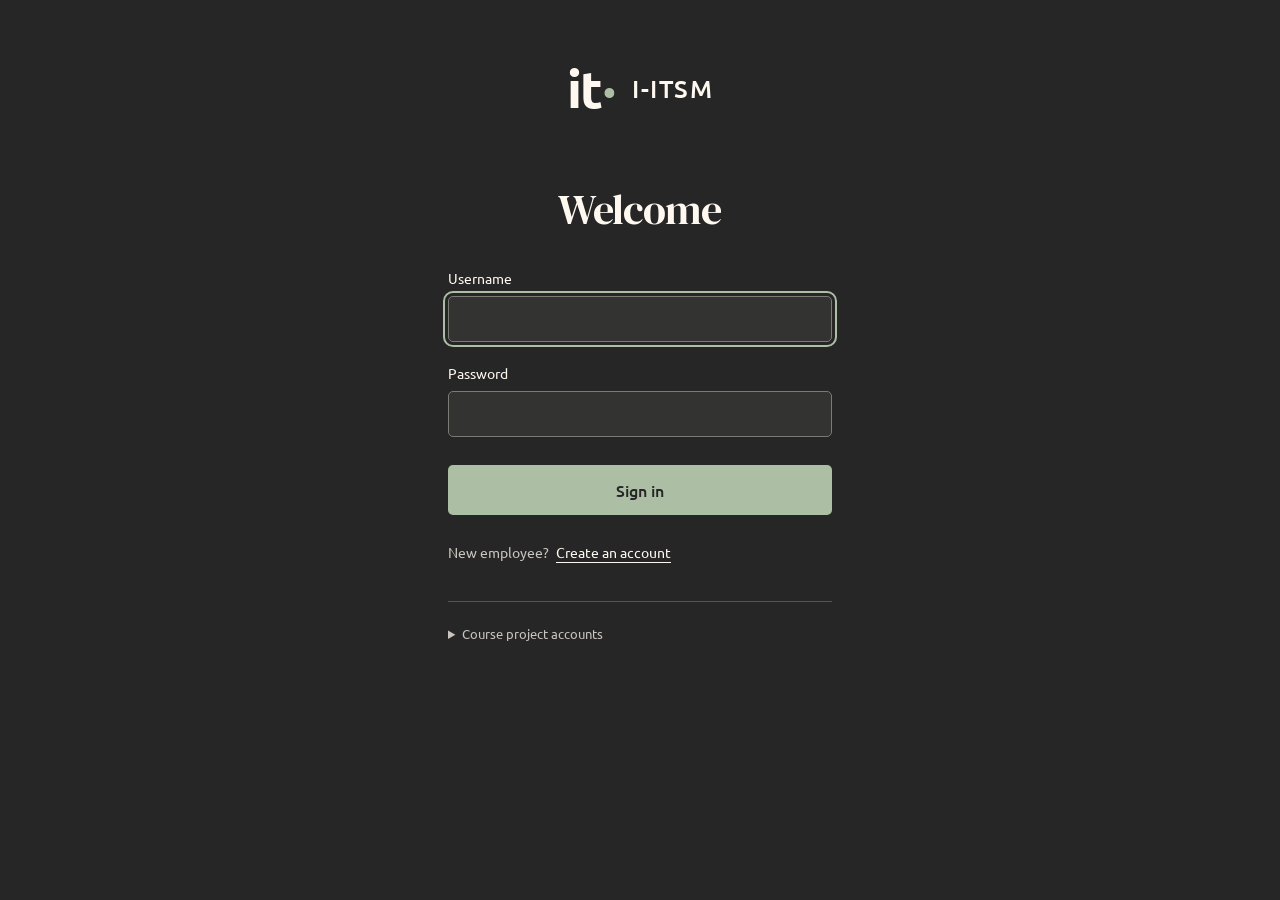
==== frontend/signin.html @ d7fd743c "Integrate ITSM frontend, backend and persistent storage" ====
<!doctype html>
<html lang="en"><head><meta charset="UTF-8"><meta name="viewport" content="width=device-width, initial-scale=1"><meta name="theme-color" content="#262626"><title>Sign in · I-ITSM</title><link rel="preconnect" href="https://fonts.googleapis.com"><link rel="preconnect" href="https://fonts.gstatic.com" crossorigin><link href="https://fonts.googleapis.com/css2?family=DM+Serif+Display&family=Ubuntu:wght@400;500;700&display=swap" rel="stylesheet"><link rel="stylesheet" href="styles.css"><link rel="stylesheet" href="auth.css"><script src="api.js" defer></script><script src="auth.js" defer></script></head>
<body class="auth-page"><main class="auth-main auth-main-signin"><a class="auth-brand" href="signin.html" aria-label="I-ITSM sign in">it<span>·</span> <strong>I-ITSM</strong></a><h1>Welcome</h1>
<form id="signin-form" class="auth-form"><p id="auth-message" class="auth-message" role="status" hidden></p><p id="auth-error" class="auth-error" role="alert" hidden></p><label>Username<input name="username" autocomplete="username" required maxlength="40" autofocus></label><label>Password<input name="password" type="password" autocomplete="current-password" required></label><button class="auth-submit" type="submit">Sign in</button></form><p class="auth-switch">New employee? <a href="signup.html">Create an account</a></p><details class="auth-demo"><summary>Course project accounts</summary><p>Employee: employee / emp123<br>Administrator: admin / admin123<br>Network technician: tech1 / tech123<br>Hardware technician: tech2 / tech123</p></details></main></body></html>
---- frontend/styles.css ----
:root{color-scheme:light;--heading-font:"DM Serif Display",Georgia,serif;--sage:#acbfa4;--ink:#262626;--cream:#fff8f0;--table:#f3ebe1;--muted:rgba(38,38,38,.65);--line:rgba(38,38,38,.13);--rail:84px;--expanded:244px;font-family:Ubuntu,system-ui,sans-serif;color:var(--ink);background:var(--cream);font-synthesis:none}
.account-settings-grid{display:grid;grid-template-columns:1fr 1fr;gap:56px}.account-settings-section{min-width:0;border-top:1px solid var(--line);padding-top:26px}.account-form{max-width:460px}.account-form label{display:grid;gap:9px;margin:24px 0;font-size:14px}.account-form input{width:100%;min-width:0}.account-settings-section>p{line-height:1.7}.users-table th:nth-child(2){width:auto}.users-table td{vertical-align:top;white-space:normal;min-width:120px}.users-table td:first-child{min-width:200px}.users-table td:nth-child(3){overflow-wrap:anywhere}.users-table td:last-child{min-width:210px;max-width:280px}.users-table .row-secondary{font-size:12px}.profile-panel #open-profile-settings{display:block}.account-form button{margin-bottom:12px}@media(max-width:900px){.account-settings-grid{grid-template-columns:1fr;gap:40px}}
.overview-toolbar{display:flex;justify-content:space-between;align-items:center;gap:20px;margin-bottom:14px}.overview-toolbar p{margin:0}.overview-grid{display:grid;grid-template-columns:260px minmax(0,1fr);gap:36px;margin-top:28px;align-items:start}.overview-profile{padding:26px;background:var(--table);border:1px solid var(--line);border-radius:8px}.overview-avatar{display:grid;place-items:center;width:52px;height:52px;border-radius:50%;background:var(--sage);font-size:23px;margin-bottom:22px}.overview-profile h2{line-height:1.4;overflow-wrap:anywhere}.overview-profile dl{margin:28px 0 0}.overview-profile dl>div{margin-top:22px}.overview-profile dt{font-size:12px;color:var(--muted);margin-bottom:7px}.overview-profile dd{margin:0;font-size:14px;line-height:1.6;overflow-wrap:anywhere}.overview-profile-note{font-size:12px;line-height:1.7;color:var(--muted);border-top:1px solid var(--line);padding-top:20px;margin:24px 0 0}.overview-main{min-width:0}.overview-main .incident-summary{justify-content:flex-start;gap:30px;flex-wrap:wrap;margin-bottom:28px}.overview-section{padding:26px 0;border-top:1px solid var(--line)}.overview-section-heading{display:flex;justify-content:space-between;align-items:center;gap:16px;margin-bottom:18px}.overview-ticket-list{list-style:none;margin:0;padding:0}.overview-ticket-list>li+li{border-top:1px solid var(--line)}.overview-ticket{border:0;background:none;width:100%;padding:16px 0;display:flex;align-items:center;justify-content:space-between;text-align:left;gap:18px}.overview-ticket:hover strong{text-decoration:underline;text-underline-offset:4px}.overview-ticket>span:first-child{display:grid;gap:7px;min-width:0}.overview-ticket strong{font-size:14px;font-weight:500;overflow-wrap:anywhere}.overview-ticket .muted{font-size:13px;line-height:1.5}.overview-ticket-id{font-size:12px;color:var(--muted)}.overview-sla{border-left:3px solid #cc5649;padding:18px 22px;background:var(--table);margin-bottom:26px}.overview-sla>p{font-size:13px;line-height:1.6;color:var(--muted)}.overview-continue{padding:22px 0;display:flex;align-items:center;justify-content:space-between;gap:18px;border-top:1px solid var(--line)}.overview-continue p{font-size:13px;line-height:1.6;margin-bottom:0;overflow-wrap:anywhere}.overview-activity{list-style:none;padding:0;margin:0}.overview-activity>li{position:relative;border-left:1px solid var(--line);padding:0 0 26px 20px;margin-left:4px}.overview-activity>li:before{content:"";position:absolute;top:5px;left:-4px;width:7px;height:7px;background:var(--sage);border-radius:50%}.overview-event-heading{display:flex;justify-content:space-between;gap:16px;margin-bottom:9px;font-size:13px}.overview-event-heading strong{font-weight:500}.overview-event-heading time{color:var(--muted);font-size:12px;white-space:nowrap}.overview-activity .incident-link{font-size:14px;text-align:left;white-space:normal}.overview-activity p{font-size:13px;line-height:1.6;margin:8px 0;white-space:pre-wrap;overflow-wrap:anywhere}.overview-activity .muted{font-size:12px}
@media(max-width:1100px){.overview-grid{grid-template-columns:220px minmax(0,1fr);gap:24px}.overview-toolbar{align-items:flex-start;flex-wrap:wrap}.overview-profile{padding:22px}.overview-event-heading{flex-direction:column;gap:6px}}@media(max-width:760px){.overview-grid{grid-template-columns:1fr}.overview-profile dl{display:flex;flex-wrap:wrap;gap:12px 28px;margin-top:0}.overview-profile dl>div{margin-top:16px}.overview-toolbar .toolbar-actions{flex-wrap:wrap}.overview-continue{flex-wrap:wrap}.overview-main .incident-summary{gap:18px}}
*{box-sizing:border-box}body{margin:0}button,a{-webkit-tap-highlight-color:transparent}button{font:inherit;cursor:pointer}button:focus-visible,a:focus-visible{outline:2px solid var(--ink);outline-offset:5px}.sidebar button:focus-visible,.sidebar a:focus-visible{outline-color:var(--sage)}button{color:inherit}button img{pointer-events:none}.skip-link{position:fixed;top:12px;left:100px;z-index:10;background:var(--ink);color:var(--cream);padding:12px;transform:translateY(-160%)}.skip-link:focus{transform:none}
.information-exchange{padding:16px 0}.information-exchange+.information-exchange{border-top:1px solid var(--line)}.information-question{font-weight:500;line-height:1.6}.information-reply{margin:18px 0 0 12px;padding-left:16px;border-left:2px solid var(--sage)}.employee-question{background:var(--table);padding:14px 18px;border-left:3px solid var(--sage);margin-bottom:12px}.employee-question p{line-height:1.6;overflow-wrap:anywhere}
.sidebar{position:fixed;inset:0 auto 0 0;z-index:5;width:var(--rail);background:var(--ink);color:var(--cream);display:flex;flex-direction:column;padding:28px 12px 18px;overflow:hidden;transition:width 280ms cubic-bezier(.2,.75,.25,1),box-shadow 280ms}
.sidebar:is(:hover,:focus-within,.pinned){width:var(--expanded);box-shadow:14px 0 32px rgba(38,38,38,.10)}.brand{display:flex;align-items:center;gap:16px;min-height:48px;width:220px;border:0;padding:0 9px;background:none;text-align:left;color:var(--cream)}.brand-symbol{display:block;flex:0 0 42px;font-size:32px;font-weight:700;letter-spacing:-2px}.brand-symbol>span{color:var(--sage)}.brand-name{font-weight:700;font-size:19px;letter-spacing:.04em}.nav-label{opacity:0;visibility:hidden;white-space:nowrap;transition:opacity 160ms,visibility 160ms}.sidebar:is(:hover,:focus-within,.pinned) .nav-label{opacity:1;visibility:visible;transition-delay:70ms}small{display:block;font-size:12px;font-weight:400;letter-spacing:0;margin-top:6px;color:var(--sage)}.sidebar-rule{height:1px;flex-shrink:0;background:rgba(255,248,240,.13);margin:24px 10px 14px}.nav-section{height:38px;display:flex;align-items:center;padding-left:18px;color:var(--sage);font-family:"Playfair Display",Georgia,serif;font-size:13px;letter-spacing:.10em;font-weight:500}.second-section{margin-top:24px}.nav-item{position:relative;display:flex;align-items:center;gap:18px;width:100%;height:52px;padding:0 15px;border:0;border-radius:8px;background:none;color:var(--cream);text-align:left;margin-bottom:5px}.nav-item img{width:30px;height:30px;flex-shrink:0;object-fit:contain}.nav-item .nav-label{font-size:15px}.nav-item:hover{background:rgba(255,248,240,.065)}.nav-item.active{background:rgba(172,191,164,.16)}.nav-item.active:before{content:"";position:absolute;left:0;top:17px;height:18px;width:3px;background:var(--sage);border-radius:2px}.active-mark{margin-left:auto;flex-shrink:0;width:5px;height:5px;border-radius:50%;background:var(--sage)}.sidebar-bottom{margin-top:auto;padding-top:34px}.sidebar-bottom .sidebar-rule{margin-top:18px;margin-bottom:20px}.account{display:flex;gap:17px;align-items:center;padding-left:13px;width:220px}.avatar{display:grid;place-items:center;flex:0 0 34px;height:34px;border:1px solid var(--sage);border-radius:50%;font-size:14px;color:var(--sage)}.account-name{font-size:14px}.account small{font-size:11px}
.workspace{margin-left:var(--rail);min-height:100vh}.topbar{height:86px;border-bottom:1px solid var(--line);padding:0 48px;display:flex;align-items:center;justify-content:space-between;font-size:14px}.breadcrumb{display:flex;gap:18px;color:var(--muted)}.breadcrumb strong{font-weight:400;color:var(--ink)}.breadcrumb>span{opacity:.4}main{max-width:1600px;margin:auto;padding:52px 48px 24px;outline:none}.page-heading{display:flex;align-items:center;justify-content:space-between;gap:24px;margin-bottom:48px}.eyebrow{font-size:12px;font-weight:500;letter-spacing:.14em;margin:0 0 13px;color:var(--muted)}h1{font-size:38px;letter-spacing:-1.1px;font-weight:500;margin:0 0 13px;line-height:1.15}.page-description{font-size:16px;color:var(--muted);margin:0;line-height:1.6}.preview-label{border:1px solid var(--line);border-radius:5px;padding:8px 12px;font-size:12px;white-space:nowrap;color:var(--muted)}#incident-preview{border:1px solid var(--line);border-radius:10px;overflow:hidden;background:var(--table)}.table-heading{display:flex;justify-content:space-between;align-items:center;padding:25px 28px;border-bottom:1px solid var(--line)}h2{font-size:18px;font-weight:500;margin:0}.table-heading p{font-size:13px;color:var(--muted);margin:8px 0 0}.record-count{font-size:12px;color:var(--muted);font-variant-numeric:tabular-nums}.table-scroll{overflow-x:auto}table{width:100%;border-collapse:collapse;text-align:left;white-space:nowrap}th{padding:17px 24px;font-size:12px;letter-spacing:.06em;text-transform:none;font-weight:500;color:var(--muted);background:rgba(172,191,164,.11)}th:first-child,td:first-child{padding-left:28px}th:nth-child(2){width:40%}td{padding:25px 24px;border-top:1px solid var(--line);font-size:14px}.incident-id{font-size:14px;color:var(--muted);letter-spacing:.025em;font-variant-numeric:tabular-nums}.incident-title{font-size:15px;font-weight:500}.priority{display:inline-block;font-size:13px;font-weight:500;padding:6px 9px;border-radius:4px}.priority-p1{background:#990505;color:#fff8f0}.priority-p2{background:#cc5649;color:#000000}.priority-p3{background:#ffc273;color:#262626}.priority-p4{background:#fffcdb;color:#262626}.status{display:inline-block;padding:6px 9px;background:rgba(172,191,164,.38);border-radius:4px;font-size:13px}.status.neutral{background:rgba(38,38,38,.055)}.unassigned{color:var(--muted)}.table-footer{display:flex;gap:18px;justify-content:space-between;border-top:1px solid var(--line);padding:18px 28px;font-size:12px;color:var(--muted)}.page-footer{display:flex;justify-content:space-between;gap:20px;margin-top:30px;color:var(--muted);font-size:12px}.page-footer span span{padding:0 8px;opacity:.4}.page-footer a{color:inherit;text-underline-offset:3px}.section-placeholder{border:1px solid var(--line);padding:40px;border-radius:10px;min-height:260px}.section-placeholder p{color:var(--muted);line-height:1.6}.section-placeholder button{border:1px solid var(--ink);background:none;border-radius:5px;padding:10px 14px;margin-top:16px}.sr-only{position:absolute;width:1px;height:1px;padding:0;margin:-1px;overflow:hidden;clip:rect(0,0,0,0);white-space:nowrap;border:0}[hidden]{display:none!important}
@media(min-width:1500px){main{padding-top:64px}.page-heading{margin-bottom:56px}td{padding-top:30px;padding-bottom:30px}}
@media(max-width:900px){.topbar{padding:0 28px}main{padding:38px 28px}.workspace-name{display:none}.page-heading{margin-bottom:32px}h1{font-size:32px}.table-footer{flex-direction:column;gap:8px}}
@media(max-width:600px){:root{--rail:68px;--expanded:228px}.sidebar{padding:20px 8px 16px}.brand{padding-left:8px;gap:10px}.nav-item{padding-left:11px;gap:16px}.nav-item img{width:30px;height:30px}.account{padding-left:9px;gap:16px}.topbar{height:68px;padding:0 20px}main{padding:32px 18px}.page-heading{align-items:flex-start}.preview-label{display:none}.page-description{font-size:14px}h1{font-size:30px}.table-heading{padding:20px}.record-count{display:none}.page-footer{flex-direction:column;gap:12px}.sidebar-bottom{padding-top:20px}.second-section{margin-top:14px}.nav-item{height:46px}.nav-section{height:30px}.sidebar-rule{margin-top:18px}}
@media(prefers-reduced-motion:reduce){*,*::before,*::after{transition:none!important;scroll-behavior:auto!important}}

.incident-heading{font-family:var(--heading-font);font-weight:500;letter-spacing:-.035em;margin-bottom:0}
.sort-button{border:0;background:none;padding:0;font:inherit;text-transform:inherit;letter-spacing:inherit;display:flex;gap:10px;align-items:center;white-space:nowrap}
.profile-control{position:relative}.profile-button{display:grid;place-items:center;width:40px;height:40px;border:1px solid rgba(38,38,38,.2);border-radius:50%;background:var(--sage);font-size:15px;font-weight:500}.profile-button:hover{box-shadow:0 0 0 4px rgba(172,191,164,.2)}.profile-panel{position:absolute;right:0;top:52px;z-index:6;min-width:210px;padding:20px;background:var(--cream);border:1px solid var(--line);border-radius:8px;box-shadow:0 8px 24px rgba(38,38,38,.08)}.profile-panel strong{font-size:14px;font-weight:500}.profile-panel span{display:block;color:var(--muted);font-size:12px;margin-top:8px}

/* Incident workspace */
input,select,textarea{font:inherit;color:var(--ink);background:var(--cream);border:1px solid rgba(38,38,38,.24);border-radius:5px;min-height:40px;padding:9px 11px;max-width:100%}input:focus-visible,select:focus-visible,textarea:focus-visible{outline:2px solid var(--ink);outline-offset:2px}select{appearance:none;padding-right:30px;background-image:url("data:image/svg+xml,%3Csvg xmlns='http://www.w3.org/2000/svg' width='12' height='8' viewBox='0 0 12 8'%3E%3Cpath d='m1 1 5 5 5-5' fill='none' stroke='%23262626' stroke-width='1.5'/%3E%3C/svg%3E");background-repeat:no-repeat;background-position:right 10px center}textarea{resize:vertical;line-height:1.6}button:disabled,input:disabled,select:disabled,textarea:disabled{opacity:.55;cursor:not-allowed}.primary-button,.secondary-button{border:1px solid var(--ink);border-radius:5px;padding:11px 16px;min-height:42px;font-size:14px;font-weight:500;white-space:nowrap}.primary-button{background:var(--ink);color:var(--cream)}.primary-button:hover:not(:disabled){background:#3b3b3b}.secondary-button{background:transparent;border-color:rgba(38,38,38,.24)}.secondary-button:hover:not(:disabled){background:rgba(172,191,164,.17)}.text-button{font-size:14px;border:0;background:none;text-decoration:underline;text-underline-offset:4px;padding:10px 0}.profile-panel .text-button{margin-top:12px}.incident-summary{display:flex;gap:30px;flex-wrap:wrap;padding:0 0 26px;border-bottom:1px solid var(--line);margin-bottom:26px}.incident-summary>span{font-size:14px;color:var(--muted);display:flex;gap:12px;align-items:baseline}.incident-summary strong{color:var(--ink);font-weight:500;font-size:22px;font-variant-numeric:tabular-nums}.incident-tools{display:flex;justify-content:space-between;gap:16px;align-items:center;margin-bottom:20px}.search-field{width:300px;max-width:100%}.search-field input{width:100%;font-size:14px}.toolbar-actions{display:flex;gap:10px;flex-wrap:wrap}.incident-filters{display:flex;align-items:flex-end;gap:14px;flex-wrap:wrap;margin-bottom:26px}.incident-filters label{font-size:13px;display:grid;gap:8px;flex:1;min-width:130px}.incident-filters input,.incident-filters select{width:100%;font-size:14px}.incident-filters .text-button{margin-bottom:3px;white-space:nowrap}.sort-control{display:flex;align-items:center;gap:12px;font-size:13px;color:var(--muted)}.sort-control select{font-size:13px;background-color:var(--table)}.incident-link{border:0;padding:3px 0;background:none;text-decoration:underline;text-underline-offset:4px;font-size:14px;color:var(--ink)}.incident-title{display:block;white-space:normal;min-width:210px;line-height:1.5}.row-secondary{display:block;white-space:normal;font-size:12px;color:var(--muted);margin-top:8px;line-height:1.5}.sla-label{font-size:13px;line-height:1.5}.sla-label.breached{color:#990505;font-weight:500}.table-state{padding:48px 28px;text-align:center;font-size:15px;color:var(--muted);line-height:1.6}.table-scroll tbody tr:hover{background:rgba(172,191,164,.12)}.storage-note{font-size:12px;color:var(--muted);line-height:1.6;margin:18px 0 0}.notice{border:1px solid var(--sage);border-radius:5px;background:rgba(172,191,164,.15);padding:15px 18px;font-size:14px;line-height:1.6;margin:0 0 24px}.notice.error{border-color:#990505;color:#990505;background:transparent}.muted{color:var(--muted);font-size:14px;line-height:1.6}.field-help{font-size:13px;color:var(--muted);line-height:1.6}.form-error{color:#990505;font-size:14px;line-height:1.6}.pre-wrap{white-space:pre-wrap;overflow-wrap:anywhere;line-height:1.7;font-size:15px}
/* Native dialogs provide focus containment and Escape handling. */
dialog{color:var(--ink);background:var(--cream);border:1px solid var(--line);border-radius:12px;padding:0;max-height:90dvh;box-shadow:0 24px 80px rgba(38,38,38,.18)}dialog::backdrop{background:rgba(38,38,38,.35)}body:has(dialog[open]){overflow:hidden}.form-dialog{width:620px;max-width:calc(100vw - 32px)}.dialog-content{padding:30px}.dialog-heading{display:flex;justify-content:space-between;align-items:center;gap:20px;margin-bottom:22px}.dialog-heading h2{font-size:22px;line-height:1.4}.close-button{display:grid;place-items:center;width:36px;height:36px;flex-shrink:0;border:1px solid var(--line);border-radius:5px;background:transparent;font-size:26px;line-height:1}.dialog-content label{display:grid;gap:8px;font-size:14px;margin:18px 0}.dialog-content label input,.dialog-content label textarea,.dialog-content label select{width:100%;min-width:0}.dialog-content>.primary-button{margin-top:12px;width:100%}.score-fields{display:grid;grid-template-columns:repeat(3,minmax(0,1fr));gap:14px}.score-fields label{margin-top:0;align-content:start}.score-fields select{margin-top:auto}.form-actions{display:flex;justify-content:flex-end;gap:10px;margin-top:26px}.priority-preview{display:flex;align-items:center;gap:14px;font-size:14px;min-height:42px;line-height:1.6}.demo-accounts{margin-top:24px;border-top:1px solid var(--line);padding-top:20px;font-size:13px;line-height:1.9}.demo-accounts summary{cursor:pointer}.detail-dialog{position:fixed;inset:0 0 0 auto;margin:0;width:700px;max-width:100vw;height:100dvh;max-height:100dvh;border-radius:0;border-right:0}.detail-dialog .dialog-content{padding:28px 32px}.detail-id{color:var(--muted);font-size:13px;letter-spacing:.04em;margin:0 0 12px}.detail-incident-title{font-size:25px;line-height:1.4;font-weight:500;letter-spacing:-.02em;margin:0 0 18px;overflow-wrap:anywhere}.detail-badges{display:flex;gap:10px;align-items:center;flex-wrap:wrap;margin-bottom:28px}.detail-section{border-top:1px solid var(--line);padding-top:24px;margin-top:26px}.detail-section h3{font-size:16px;font-weight:500;margin:0 0 16px}.detail-facts{display:grid;grid-template-columns:1fr 1fr;gap:20px;margin:28px 0}.detail-facts div{min-width:0}.detail-facts dt{color:var(--muted);font-size:13px;margin-bottom:8px}.detail-facts dd{font-size:14px;line-height:1.5;margin:0;overflow-wrap:anywhere}.action-form{padding:0 0 22px;margin:0 0 20px;border-bottom:1px solid var(--line)}.action-form:last-child{border:0;margin-bottom:0;padding-bottom:0}.action-form label:first-child{margin-top:0}.compact-action{display:inline-block;border:0;margin:0 10px 12px 0;padding:0}.technician-options{padding-left:20px;font-size:14px;line-height:1.7}.technician-options li{margin-bottom:12px}.technician-options small{color:var(--muted);margin-top:2px;line-height:1.5}.history-list{list-style:none;padding:0}.history-list li{border-left:2px solid var(--sage);padding:0 0 24px 18px;overflow-wrap:anywhere}.history-list li>p:first-child{display:flex;justify-content:space-between;gap:16px;flex-wrap:wrap;margin:0 0 9px}.history-list strong{font-size:14px;font-weight:500}.history-list time,.history-list span{font-size:12px;color:var(--muted);line-height:1.6}.history-list .pre-wrap{font-size:14px;margin:10px 0 0}.duplicate-list{padding-left:18px;font-size:14px;line-height:1.8;overflow-wrap:anywhere}.notification-list{list-style:none;padding:0}.notification-list li{font-size:14px;line-height:1.7;padding:18px 0;border-bottom:1px solid var(--line);overflow-wrap:anywhere}
@media(max-width:1100px){.incident-tools{align-items:flex-start;flex-direction:column}.search-field{width:100%}.table-heading{gap:18px}.sort-control{align-items:flex-start;flex-direction:column;gap:8px}}
@media(max-width:600px){.incident-summary{gap:18px}.incident-summary>span{font-size:13px;gap:8px}.incident-summary strong{font-size:19px}.page-heading{flex-direction:column;gap:18px}.incident-filters label{min-width:110px}.toolbar-actions{gap:8px}.toolbar-actions button{font-size:12px;padding:10px}.table-heading{align-items:flex-start;flex-direction:column}.sort-control{flex-direction:row;align-items:center}.dialog-content,.detail-dialog .dialog-content{padding:22px}.detail-facts{gap:18px}.score-fields{grid-template-columns:1fr}.score-fields label{margin:6px 0}.form-actions{flex-wrap:wrap}.priority-preview{flex-wrap:wrap}}
.detail-header-actions{display:flex;align-items:center;gap:12px}@media(max-width:600px){.detail-header-actions{gap:8px}.detail-header-actions .secondary-button{font-size:12px;padding:8px}.detail-dialog .dialog-heading h2{font-size:18px}}
/* Technician directory, sharing the incident workspace visual language. */
.technician-register{border:1px solid var(--line);border-radius:10px;overflow:hidden;background:var(--table)}.technician-tools .search-field{width:360px}.technician-table th:nth-child(2){width:auto}.technician-table th,.technician-table td{padding-right:20px;padding-left:20px}.technician-table th:first-child,.technician-table td:first-child{padding-left:28px}.technician-name{font-size:15px;font-weight:500;display:block;white-space:normal;min-width:170px;line-height:1.5}.technician-skills{display:flex;flex-wrap:wrap;gap:6px;min-width:160px;max-width:340px}.technician-skill{font-size:13px;line-height:1.5;border:1px solid var(--line);border-radius:4px;padding:3px 8px;overflow-wrap:anywhere;white-space:normal;max-width:100%}.workload-number{font-size:22px;font-weight:500;font-variant-numeric:tabular-nums}.technician-action-form{margin-top:22px}.technician-save-message{font-size:14px;color:var(--ink);padding:12px 14px;border-left:3px solid var(--sage);background:rgba(172,191,164,.15)}.technician-assignment-heading{display:flex;justify-content:space-between;align-items:center;gap:16px;flex-wrap:wrap}.technician-assignment-heading h3{margin:0}.technician-assignment-heading select{font-size:13px}.technician-assignment-list{list-style:none;padding:0}.technician-assignment-list li{padding:18px 0;border-bottom:1px solid var(--line)}.technician-assignment-list li>div{display:flex;align-items:center;gap:12px;flex-wrap:wrap}.technician-assignment-list p{font-size:14px;line-height:1.6;margin:10px 0 0;overflow-wrap:anywhere}.technician-table tbody tr:hover{background:rgba(172,191,164,.12)}@media(max-width:1100px){.technician-tools{flex-direction:row;align-items:center}.technician-tools .search-field{width:100%}}@media(max-width:600px){.technician-table th,.technician-table td{padding-left:16px;padding-right:16px}.technician-assignment-heading{align-items:flex-start;flex-direction:column}}

/* Only the large page title uses DM Serif Display. */
#page-title{font-family:var(--heading-font);font-weight:400}
/* SLA monitoring uses the existing workspace palette and table layout. */
.sla-register{border:1px solid var(--line);border-radius:10px;overflow:hidden;background:var(--table)}.sla-tools .search-field{width:360px}.sla-table th:first-child{width:28%}.sla-table th:nth-child(2){width:auto}.sla-table td{vertical-align:top}.sla-incident-title{display:block;white-space:normal;min-width:190px;max-width:320px;font-size:14px;line-height:1.6;margin-top:8px;overflow-wrap:anywhere}.sla-state{display:inline-block;white-space:normal;padding:6px 9px;border-radius:4px;background:rgba(172,191,164,.3);font-size:13px;line-height:1.5;min-width:100px}.sla-state-breached{color:#990505;background:rgba(153,5,5,.07)}.sla-state-risk{color:var(--ink);background:#ffc273}.sla-table time{font-size:14px}.sla-table .row-secondary{max-width:220px}.sla-refresh-bar{display:flex;align-items:center;justify-content:space-between;gap:16px;flex-wrap:wrap;color:var(--muted);font-size:12px;margin:0 0 16px}.sla-auto-refresh{display:flex;align-items:center;gap:8px;font-size:13px;cursor:pointer}.sla-auto-refresh input{width:16px;height:16px;min-height:0;margin:0;padding:0;accent-color:var(--ink)}.sla-reference{margin-top:28px;border-top:1px solid var(--line);padding-top:22px}.sla-reference summary{font-size:16px;font-weight:500;cursor:pointer}.sla-reference .table-scroll{margin-top:18px;border:1px solid var(--line);border-radius:8px;background:var(--table)}.sla-reference th:nth-child(2){width:auto}.sla-reference td{padding-top:16px;padding-bottom:16px}.sla-reference th:first-child{width:auto}.sla-table tbody tr:hover{background:rgba(172,191,164,.12)}@media(max-width:1100px){.sla-tools .search-field{width:100%}}@media(max-width:600px){.sla-refresh-bar{align-items:flex-start;flex-direction:column;gap:12px}.sla-auto-refresh{line-height:1.6}}
/* Reports and read-only incident audit history. */
.data-register{border:1px solid var(--line);border-radius:10px;overflow:hidden;background:var(--table)}.report-breakdowns{display:grid;grid-template-columns:1fr 1fr;gap:24px;margin-top:24px}.report-section{margin-top:28px}.report-table th:first-child,.report-table td:first-child{width:auto}.report-table th:nth-child(2){width:auto}.report-table th,.report-table td{padding:18px 20px}.report-table tbody th{background:transparent;font-size:14px;letter-spacing:0;color:var(--ink);border-top:1px solid var(--line);font-weight:400}.report-number{font-variant-numeric:tabular-nums;text-align:right}.report-incident-title{display:block;white-space:normal;min-width:220px;max-width:360px;font-size:14px;line-height:1.6;margin-top:8px;overflow-wrap:anywhere}.report-section .table-heading{gap:20px;flex-wrap:wrap}.report-section .table-heading p{line-height:1.6}.snapshot-time{font-size:12px;line-height:1.6;color:var(--muted);margin:18px 0}.audit-table th:first-child{width:auto}.audit-table th:nth-child(2){width:24%}.audit-table td{vertical-align:top;white-space:normal;min-width:130px;font-size:14px;line-height:1.6}.audit-table .row-secondary{min-width:140px;max-width:250px;overflow-wrap:anywhere}.audit-table .audit-description{min-width:220px;max-width:400px;white-space:pre-wrap;overflow-wrap:anywhere}.audit-transition{display:block;color:var(--muted);margin-top:4px}.audit-pagination{align-items:center;flex-wrap:wrap}.audit-pagination>div{display:flex;gap:10px}.audit-pagination .secondary-button{padding:8px 12px;min-height:36px;font-size:13px}.data-register tbody tr:hover{background:rgba(172,191,164,.10)}@media(max-width:1200px){.report-breakdowns{grid-template-columns:1fr}}@media(max-width:600px){.report-table th,.report-table td{padding:16px}.audit-pagination{align-items:flex-start}.report-section .table-heading{align-items:flex-start}}
.report-breakdowns .report-table thead th:not(:first-child){text-align:right}
/* In-app notification inbox. Read/dismissed state is per browser account. */
.notification-nav-symbol{position:relative;display:block;width:30px;height:30px;flex:0 0 30px}.notification-nav-symbol img{display:block}.notification-unread-dot{position:absolute;right:-3px;top:-3px;width:10px;height:10px;border-radius:50%;background:#d32f3b;border:2px solid var(--ink)}.notification-p1-hazard{position:absolute;right:-6px;bottom:-5px;display:block;line-height:0}.notification-toolbar{display:flex;justify-content:space-between;align-items:flex-start;gap:20px;margin-bottom:20px}.notification-toolbar .muted{margin:0}.notification-toolbar .snapshot-time{margin:8px 0 0}.notification-list-toolbar{display:flex;align-items:center;justify-content:space-between;gap:20px;flex-wrap:wrap;margin-bottom:18px}.notification-list-toolbar .toolbar-actions{gap:24px}.notification-feedback{display:flex;align-items:center;gap:16px;flex-wrap:wrap;margin:0 0 18px;font-size:14px;line-height:1.6}.notification-feedback .text-button{padding:4px 0}.notification-inbox{border:1px solid var(--line);border-radius:10px;overflow:hidden;background:var(--table)}.notification-items{list-style:none;padding:0;margin:0}.notification-swipe-row{position:relative;overflow:hidden;background:#990505;isolation:isolate}.notification-swipe-row+.notification-swipe-row{border-top:1px solid var(--line)}.notification-swipe-delete{position:absolute;inset:0 24px 0 auto;display:flex;align-items:center;color:var(--cream);font-size:14px;font-weight:500;pointer-events:none}.notification-card{position:relative;z-index:1;display:grid;grid-template-columns:minmax(0,1fr) 52px;background:var(--table);transition:transform 180ms ease;touch-action:pan-y}.notification-card.unread{background:#e4f1fa}.notification-card.dragging{transition:none;user-select:none}.notification-open{display:block;width:100%;min-width:0;padding:24px 26px;text-align:left;border:0;background:none;color:var(--ink);border-radius:0;touch-action:pan-y}.notification-open:focus-visible{outline:2px solid var(--ink);outline-offset:-5px;border-radius:5px}.notification-summary-line{display:flex;justify-content:space-between;align-items:baseline;gap:18px;flex-wrap:wrap}.notification-summary-line strong{font-size:15px;font-weight:500;line-height:1.6;overflow-wrap:anywhere}.notification-summary-line time{color:var(--muted);font-size:12px;font-weight:400;white-space:nowrap}.notification-brief{display:block;margin-top:8px;font-size:14px;line-height:1.7;overflow-wrap:anywhere}.notification-source{display:block;margin-top:10px;color:var(--muted);font-size:12px}.notification-options{width:44px;height:44px;margin-top:18px;align-self:start;font-size:24px;line-height:1;border:0;background:none;color:var(--ink);border-radius:5px}.notification-options:hover{background:rgba(38,38,38,.06)}.notification-expanded{grid-column:1/-1;padding:0 26px 22px}.notification-expanded p{font-size:14px;line-height:1.7;white-space:pre-wrap;overflow-wrap:anywhere;margin:0}.notification-expanded .text-button{margin-top:12px}.notification-context-menu{position:fixed;z-index:30;min-width:180px;padding:6px;background:var(--cream);border:1px solid var(--line);border-radius:7px;box-shadow:0 8px 24px rgba(38,38,38,.14)}.notification-context-menu button{display:block;width:100%;min-height:42px;text-align:left;border:0;border-radius:4px;padding:10px 14px;font-size:14px;background:none;color:#990505}.notification-context-menu button:hover,.notification-context-menu button:focus-visible{background:rgba(153,5,5,.06);outline:2px solid var(--ink);outline-offset:-2px}.notification-hazard-explanation{font-size:13px;line-height:1.7;color:var(--muted)}.notification-hazard-explanation>span{color:#a16b00;margin-right:5px}@media(max-width:900px){.notification-toolbar{flex-direction:column}.notification-summary-line{gap:8px}.notification-summary-line time{white-space:normal}}@media(max-width:600px){.notification-open{padding:20px 18px}.notification-card{grid-template-columns:minmax(0,1fr) 48px}.notification-expanded{padding:0 18px 20px}.notification-toolbar .toolbar-actions{flex-wrap:wrap}.notification-list-toolbar{align-items:flex-start;flex-direction:column}.notification-summary-line{flex-direction:column}.notification-summary-line strong{font-size:14px}}
.notification-swipe-row+.notification-swipe-row{border-top:0}.notification-swipe-row+.notification-swipe-row .notification-card{border-top:1px solid var(--line)}
---- frontend/auth.css ----
.auth-page{background:#262626;color:#fff8f0;min-height:100dvh;--ink:#fff8f0;--muted:#c9c4bd;--line:rgba(255,248,240,.22)}.auth-main{width:min(440px,100%);padding:56px 28px;margin:0 auto;max-width:none}.auth-main-signup{width:min(680px,100%)}.auth-brand{display:flex;align-items:center;gap:2px;text-decoration:none;color:#fff8f0;font-size:36px;letter-spacing:-2px;font-weight:700;margin-bottom:64px;width:fit-content}.auth-brand>span{color:#acbfa4}.auth-brand strong{font:500 16px Ubuntu,system-ui,sans-serif;letter-spacing:.06em;margin-left:16px}.auth-page h1{font-family:"DM Serif Display",Georgia,serif;font-weight:400;font-size:42px;margin:0 0 16px;letter-spacing:-.02em}.auth-page .eyebrow{color:#acbfa4}.auth-intro{line-height:1.7;font-size:14px;color:#c9c4bd;margin-bottom:30px}.auth-form label{display:grid;gap:9px;font-size:14px;margin-bottom:22px;align-content:start}.auth-form input{background:#333331;color:#fff8f0;border:1px solid #7b7a75;width:100%;padding:12px 14px;min-height:46px;border-radius:5px;font:inherit}.auth-form input:focus{outline:2px solid #acbfa4;outline-offset:3px}.auth-form input:autofill{box-shadow:0 0 0 1000px #333331 inset;-webkit-text-fill-color:#fff8f0}.auth-submit{width:100%;background:#acbfa4;color:#262626;border:0;border-radius:5px;padding:14px;font-weight:500;min-height:48px;margin-top:6px}.auth-submit:hover{background:#bbccb4}.auth-submit:disabled{opacity:.6;cursor:wait}.auth-page a:focus-visible,.auth-page button:focus-visible{outline:2px solid #acbfa4;outline-offset:5px}.auth-switch{font-size:14px;color:#c9c4bd;line-height:1.7;margin-top:26px}.auth-switch a{color:#fff8f0;text-underline-offset:4px;margin-left:4px}.auth-demo{margin-top:36px;border-top:1px solid var(--line);padding-top:20px;font-size:13px;color:#c9c4bd;line-height:1.9}.auth-demo summary{cursor:pointer}.auth-error{color:#ffd0ca;font-size:14px;line-height:1.7}.auth-message{font-size:14px;color:#fff8f0;line-height:1.7;border-left:2px solid #acbfa4;padding:10px 14px;background:#30322f;margin-bottom:24px}.auth-help{font-size:12px;line-height:1.6;color:#c9c4bd}.auth-form-grid{display:grid;grid-template-columns:1fr 1fr;gap:0 22px}.auth-main-signup .auth-brand{margin-bottom:36px}@media(max-width:600px){.auth-main{padding:36px 24px}.auth-brand{margin-bottom:48px}.auth-form-grid{grid-template-columns:1fr}.auth-page h1{font-size:36px}}
.auth-main-signin .auth-brand{margin-left:auto;margin-right:auto;font-size:52px}.auth-main-signin .auth-brand strong{font-size:25px}.auth-main-signin h1{text-align:center;margin-bottom:36px}
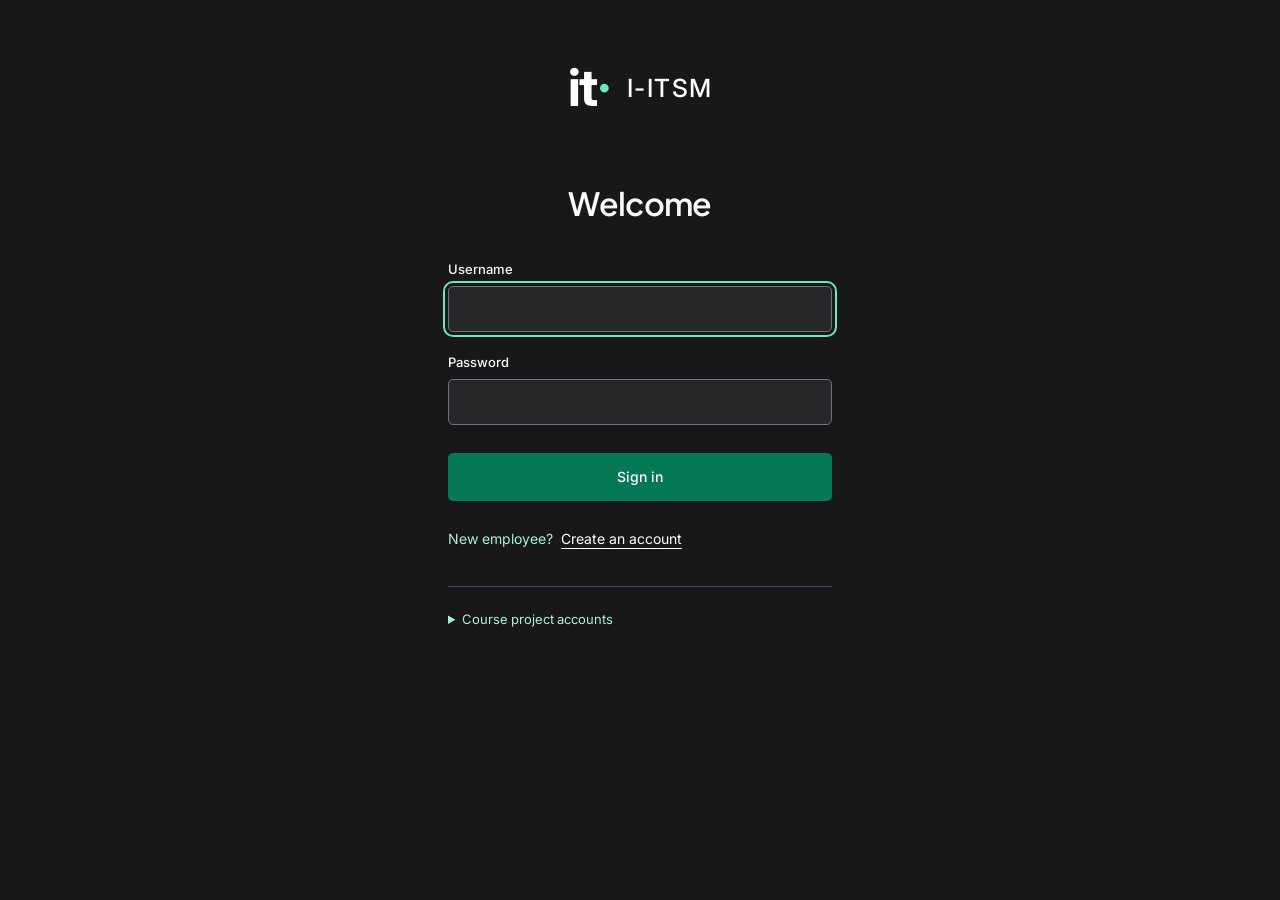
==== commit 15c23e48: "Update ITSM profiles, reassignment, overview and visual theme" ====
--- a/frontend/signin.html
+++ b/frontend/signin.html
@@ -1,4 +1,4 @@
 <!doctype html>
-<html lang="en"><head><meta charset="UTF-8"><meta name="viewport" content="width=device-width, initial-scale=1"><meta name="theme-color" content="#262626"><title>Sign in · I-ITSM</title><link rel="preconnect" href="https://fonts.googleapis.com"><link rel="preconnect" href="https://fonts.gstatic.com" crossorigin><link href="https://fonts.googleapis.com/css2?family=DM+Serif+Display&family=Ubuntu:wght@400;500;700&display=swap" rel="stylesheet"><link rel="stylesheet" href="styles.css"><link rel="stylesheet" href="auth.css"><script src="api.js" defer></script><script src="auth.js" defer></script></head>
+<html lang="en"><head><meta charset="UTF-8"><meta name="viewport" content="width=device-width, initial-scale=1"><meta name="theme-color" content="#18181B"><title>Sign in · I-ITSM</title><link rel="preconnect" href="https://fonts.googleapis.com"><link rel="preconnect" href="https://fonts.gstatic.com" crossorigin><link href="https://fonts.googleapis.com/css2?family=Inter:wght@400;500;600&amp;family=JetBrains+Mono:wght@400;500&amp;family=Plus+Jakarta+Sans:wght@600;700&amp;display=swap" rel="stylesheet"><link rel="stylesheet" href="styles.css"><link rel="stylesheet" href="auth.css"><link rel="stylesheet" href="theme-graphite.css"><script src="api.js" defer></script><script src="auth.js" defer></script></head>
 <body class="auth-page"><main class="auth-main auth-main-signin"><a class="auth-brand" href="signin.html" aria-label="I-ITSM sign in">it<span>·</span> <strong>I-ITSM</strong></a><h1>Welcome</h1>
 <form id="signin-form" class="auth-form"><p id="auth-message" class="auth-message" role="status" hidden></p><p id="auth-error" class="auth-error" role="alert" hidden></p><label>Username<input name="username" autocomplete="username" required maxlength="40" autofocus></label><label>Password<input name="password" type="password" autocomplete="current-password" required></label><button class="auth-submit" type="submit">Sign in</button></form><p class="auth-switch">New employee? <a href="signup.html">Create an account</a></p><details class="auth-demo"><summary>Course project accounts</summary><p>Employee: employee / emp123<br>Administrator: admin / admin123<br>Network technician: tech1 / tech123<br>Hardware technician: tech2 / tech123</p></details></main></body></html>
--- a/frontend/styles.css
+++ b/frontend/styles.css
@@ -1,4 +1,5 @@
 :root{color-scheme:light;--heading-font:"DM Serif Display",Georgia,serif;--sage:#acbfa4;--ink:#262626;--cream:#fff8f0;--table:#f3ebe1;--muted:rgba(38,38,38,.65);--line:rgba(38,38,38,.13);--rail:84px;--expanded:244px;font-family:Ubuntu,system-ui,sans-serif;color:var(--ink);background:var(--cream);font-synthesis:none}
+#reassign-dialog .reassignment-warning{border:1px solid #990505;border-left-width:4px;background:#fff0ed}#reassign-dialog .reassignment-warning>strong{color:#990505}#reassign-warning{margin:10px 0 0}#reassign-title{display:flex;align-items:center;gap:10px}.reassign-warning-symbol{width:27px;height:27px;flex-shrink:0;color:#990505}.reassign-button-symbol{width:18px;height:18px;flex-shrink:0}#confirm-reassign{display:inline-flex;align-items:center;justify-content:center;gap:8px;background:#990505;border-color:#990505;color:#fff8f0}#confirm-reassign:hover:not(:disabled){background:#7d0404;border-color:#7d0404}[data-action="reassign"] select{max-width:100%}#reassign-dialog .detail-facts dd{line-height:1.7}
 .account-settings-grid{display:grid;grid-template-columns:1fr 1fr;gap:56px}.account-settings-section{min-width:0;border-top:1px solid var(--line);padding-top:26px}.account-form{max-width:460px}.account-form label{display:grid;gap:9px;margin:24px 0;font-size:14px}.account-form input{width:100%;min-width:0}.account-settings-section>p{line-height:1.7}.users-table th:nth-child(2){width:auto}.users-table td{vertical-align:top;white-space:normal;min-width:120px}.users-table td:first-child{min-width:200px}.users-table td:nth-child(3){overflow-wrap:anywhere}.users-table td:last-child{min-width:210px;max-width:280px}.users-table .row-secondary{font-size:12px}.profile-panel #open-profile-settings{display:block}.account-form button{margin-bottom:12px}@media(max-width:900px){.account-settings-grid{grid-template-columns:1fr;gap:40px}}
 .overview-toolbar{display:flex;justify-content:space-between;align-items:center;gap:20px;margin-bottom:14px}.overview-toolbar p{margin:0}.overview-grid{display:grid;grid-template-columns:260px minmax(0,1fr);gap:36px;margin-top:28px;align-items:start}.overview-profile{padding:26px;background:var(--table);border:1px solid var(--line);border-radius:8px}.overview-avatar{display:grid;place-items:center;width:52px;height:52px;border-radius:50%;background:var(--sage);font-size:23px;margin-bottom:22px}.overview-profile h2{line-height:1.4;overflow-wrap:anywhere}.overview-profile dl{margin:28px 0 0}.overview-profile dl>div{margin-top:22px}.overview-profile dt{font-size:12px;color:var(--muted);margin-bottom:7px}.overview-profile dd{margin:0;font-size:14px;line-height:1.6;overflow-wrap:anywhere}.overview-profile-note{font-size:12px;line-height:1.7;color:var(--muted);border-top:1px solid var(--line);padding-top:20px;margin:24px 0 0}.overview-main{min-width:0}.overview-main .incident-summary{justify-content:flex-start;gap:30px;flex-wrap:wrap;margin-bottom:28px}.overview-section{padding:26px 0;border-top:1px solid var(--line)}.overview-section-heading{display:flex;justify-content:space-between;align-items:center;gap:16px;margin-bottom:18px}.overview-ticket-list{list-style:none;margin:0;padding:0}.overview-ticket-list>li+li{border-top:1px solid var(--line)}.overview-ticket{border:0;background:none;width:100%;padding:16px 0;display:flex;align-items:center;justify-content:space-between;text-align:left;gap:18px}.overview-ticket:hover strong{text-decoration:underline;text-underline-offset:4px}.overview-ticket>span:first-child{display:grid;gap:7px;min-width:0}.overview-ticket strong{font-size:14px;font-weight:500;overflow-wrap:anywhere}.overview-ticket .muted{font-size:13px;line-height:1.5}.overview-ticket-id{font-size:12px;color:var(--muted)}.overview-sla{border-left:3px solid #cc5649;padding:18px 22px;background:var(--table);margin-bottom:26px}.overview-sla>p{font-size:13px;line-height:1.6;color:var(--muted)}.overview-continue{padding:22px 0;display:flex;align-items:center;justify-content:space-between;gap:18px;border-top:1px solid var(--line)}.overview-continue p{font-size:13px;line-height:1.6;margin-bottom:0;overflow-wrap:anywhere}.overview-activity{list-style:none;padding:0;margin:0}.overview-activity>li{position:relative;border-left:1px solid var(--line);padding:0 0 26px 20px;margin-left:4px}.overview-activity>li:before{content:"";position:absolute;top:5px;left:-4px;width:7px;height:7px;background:var(--sage);border-radius:50%}.overview-event-heading{display:flex;justify-content:space-between;gap:16px;margin-bottom:9px;font-size:13px}.overview-event-heading strong{font-weight:500}.overview-event-heading time{color:var(--muted);font-size:12px;white-space:nowrap}.overview-activity .incident-link{font-size:14px;text-align:left;white-space:normal}.overview-activity p{font-size:13px;line-height:1.6;margin:8px 0;white-space:pre-wrap;overflow-wrap:anywhere}.overview-activity .muted{font-size:12px}
 @media(max-width:1100px){.overview-grid{grid-template-columns:220px minmax(0,1fr);gap:24px}.overview-toolbar{align-items:flex-start;flex-wrap:wrap}.overview-profile{padding:22px}.overview-event-heading{flex-direction:column;gap:6px}}@media(max-width:760px){.overview-grid{grid-template-columns:1fr}.overview-profile dl{display:flex;flex-wrap:wrap;gap:12px 28px;margin-top:0}.overview-profile dl>div{margin-top:16px}.overview-toolbar .toolbar-actions{flex-wrap:wrap}.overview-continue{flex-wrap:wrap}.overview-main .incident-summary{gap:18px}}
@@ -36,3 +37,18 @@
 /* In-app notification inbox. Read/dismissed state is per browser account. */
 .notification-nav-symbol{position:relative;display:block;width:30px;height:30px;flex:0 0 30px}.notification-nav-symbol img{display:block}.notification-unread-dot{position:absolute;right:-3px;top:-3px;width:10px;height:10px;border-radius:50%;background:#d32f3b;border:2px solid var(--ink)}.notification-p1-hazard{position:absolute;right:-6px;bottom:-5px;display:block;line-height:0}.notification-toolbar{display:flex;justify-content:space-between;align-items:flex-start;gap:20px;margin-bottom:20px}.notification-toolbar .muted{margin:0}.notification-toolbar .snapshot-time{margin:8px 0 0}.notification-list-toolbar{display:flex;align-items:center;justify-content:space-between;gap:20px;flex-wrap:wrap;margin-bottom:18px}.notification-list-toolbar .toolbar-actions{gap:24px}.notification-feedback{display:flex;align-items:center;gap:16px;flex-wrap:wrap;margin:0 0 18px;font-size:14px;line-height:1.6}.notification-feedback .text-button{padding:4px 0}.notification-inbox{border:1px solid var(--line);border-radius:10px;overflow:hidden;background:var(--table)}.notification-items{list-style:none;padding:0;margin:0}.notification-swipe-row{position:relative;overflow:hidden;background:#990505;isolation:isolate}.notification-swipe-row+.notification-swipe-row{border-top:1px solid var(--line)}.notification-swipe-delete{position:absolute;inset:0 24px 0 auto;display:flex;align-items:center;color:var(--cream);font-size:14px;font-weight:500;pointer-events:none}.notification-card{position:relative;z-index:1;display:grid;grid-template-columns:minmax(0,1fr) 52px;background:var(--table);transition:transform 180ms ease;touch-action:pan-y}.notification-card.unread{background:#e4f1fa}.notification-card.dragging{transition:none;user-select:none}.notification-open{display:block;width:100%;min-width:0;padding:24px 26px;text-align:left;border:0;background:none;color:var(--ink);border-radius:0;touch-action:pan-y}.notification-open:focus-visible{outline:2px solid var(--ink);outline-offset:-5px;border-radius:5px}.notification-summary-line{display:flex;justify-content:space-between;align-items:baseline;gap:18px;flex-wrap:wrap}.notification-summary-line strong{font-size:15px;font-weight:500;line-height:1.6;overflow-wrap:anywhere}.notification-summary-line time{color:var(--muted);font-size:12px;font-weight:400;white-space:nowrap}.notification-brief{display:block;margin-top:8px;font-size:14px;line-height:1.7;overflow-wrap:anywhere}.notification-source{display:block;margin-top:10px;color:var(--muted);font-size:12px}.notification-options{width:44px;height:44px;margin-top:18px;align-self:start;font-size:24px;line-height:1;border:0;background:none;color:var(--ink);border-radius:5px}.notification-options:hover{background:rgba(38,38,38,.06)}.notification-expanded{grid-column:1/-1;padding:0 26px 22px}.notification-expanded p{font-size:14px;line-height:1.7;white-space:pre-wrap;overflow-wrap:anywhere;margin:0}.notification-expanded .text-button{margin-top:12px}.notification-context-menu{position:fixed;z-index:30;min-width:180px;padding:6px;background:var(--cream);border:1px solid var(--line);border-radius:7px;box-shadow:0 8px 24px rgba(38,38,38,.14)}.notification-context-menu button{display:block;width:100%;min-height:42px;text-align:left;border:0;border-radius:4px;padding:10px 14px;font-size:14px;background:none;color:#990505}.notification-context-menu button:hover,.notification-context-menu button:focus-visible{background:rgba(153,5,5,.06);outline:2px solid var(--ink);outline-offset:-2px}.notification-hazard-explanation{font-size:13px;line-height:1.7;color:var(--muted)}.notification-hazard-explanation>span{color:#a16b00;margin-right:5px}@media(max-width:900px){.notification-toolbar{flex-direction:column}.notification-summary-line{gap:8px}.notification-summary-line time{white-space:normal}}@media(max-width:600px){.notification-open{padding:20px 18px}.notification-card{grid-template-columns:minmax(0,1fr) 48px}.notification-expanded{padding:0 18px 20px}.notification-toolbar .toolbar-actions{flex-wrap:wrap}.notification-list-toolbar{align-items:flex-start;flex-direction:column}.notification-summary-line{flex-direction:column}.notification-summary-line strong{font-size:14px}}
 .notification-swipe-row+.notification-swipe-row{border-top:0}.notification-swipe-row+.notification-swipe-row .notification-card{border-top:1px solid var(--line)}
+
+.account-status-reason{display:flex;align-items:flex-start;gap:6px;max-width:340px;color:var(--ink)}.account-status-reason svg{flex:0 0 16px;margin-top:2px}
+
+.profile-picture-editor{display:flex;flex-direction:column;align-items:flex-start;gap:12px;margin-bottom:12px}.profile-picture{width:88px;height:88px;object-fit:cover;border-radius:50%;border:1px solid var(--line)}.profile-picture-editor .muted{font-size:12px}.profile-picture-editor input[type=file]{max-width:100%;font-size:13px}#password-fields{padding-top:24px}#password-fields h2{margin-bottom:12px}
+.overview-analytics{padding:26px 0;border-top:1px solid var(--line);border-bottom:1px solid var(--line);margin:24px 0}.analytics-grid{display:grid;grid-template-columns:minmax(180px,.7fr) minmax(0,1.5fr);gap:28px;margin-top:24px}.analytics-grid h3{font-size:15px;font-weight:500;margin:0 0 18px}.category-donut{width:146px;height:146px;border-radius:50%;display:grid;place-items:center;margin:8px auto 22px}.category-donut>span{width:104px;height:104px;border-radius:50%;background:var(--cream);display:grid;align-content:center;justify-items:center;font-size:28px}.category-donut small{color:var(--muted);font-size:11px;margin-top:3px}.chart-legend{list-style:none;padding:0;margin:0}.chart-legend li{display:flex;align-items:center;gap:8px;font-size:12px;margin:10px 0}.chart-legend strong{margin-left:auto}.chart-key{width:8px;height:8px;border-radius:50%;flex:none}.chart-heading{display:flex;align-items:flex-start;justify-content:space-between;gap:12px;flex-wrap:wrap}.chart-heading select{font:inherit;font-size:12px;padding:8px;border:1px solid var(--line);border-radius:5px;background:var(--cream);color:var(--ink);max-width:160px}.frequency-chart .muted{font-size:12px;line-height:1.6}.frequency-chart svg{width:100%;height:auto;display:block;margin-top:24px;overflow:visible}.frequency-chart svg text{font-family:Ubuntu,sans-serif;font-size:12px;fill:#666}.frequency-chart{min-width:0}@media(max-width:1000px){.analytics-grid{grid-template-columns:1fr}.category-chart{display:grid;grid-template-columns:146px 1fr;gap:0 24px}.category-chart h3{grid-column:1/-1}.category-donut{margin:10px 0}.chart-legend{align-self:center}}@media(max-width:450px){.category-chart{grid-template-columns:1fr}.category-donut{margin:10px auto}.chart-heading{display:block}}
+#detail-dialog[open]{animation:incident-enter 230ms cubic-bezier(.2,.75,.25,1)}#detail-dialog[open]::backdrop{animation:incident-dim 230ms ease-out}#detail-dialog.panel-closing{animation:incident-exit 200ms ease-in forwards}#detail-dialog.panel-closing::backdrop{animation:incident-undim 200ms ease-in forwards}@keyframes incident-enter{from{transform:translateX(100%);opacity:.6}to{transform:translateX(0);opacity:1}}@keyframes incident-exit{to{transform:translateX(100%);opacity:0}}@keyframes incident-dim{from{background:transparent}}@keyframes incident-undim{to{background:transparent}}@media(prefers-reduced-motion:reduce){#detail-dialog[open],#detail-dialog[open]::backdrop,#detail-dialog.panel-closing,#detail-dialog.panel-closing::backdrop{animation:none}}
+
+.account-photo{display:block;width:100%;height:100%;object-fit:cover;border-radius:50%}#profile-button span:has(.account-photo){padding:0;overflow:hidden}
+
+/* Priority is also written in the badge; critical rows do not rely on color alone. */
+#incident-preview #incident-rows tr.critical-incident{background:#fef2f2}
+#incident-preview #incident-rows tr.critical-incident:hover{background:#fee2e2}
+#incident-preview #incident-rows tr.critical-incident>td:first-child{box-shadow:inset 3px 0 #dc2626}
+.critical-warning{display:inline-flex;align-items:center;gap:5px;padding:4px 7px;border-radius:4px;background:#fee2e2;color:#991b1b;font-size:11px;font-weight:600;line-height:1.5;white-space:nowrap}
+.critical-warning svg{flex-shrink:0}
--- a/frontend/theme-graphite.css
+++ b/frontend/theme-graphite.css
@@ -0,0 +1,137 @@
+/* Visual draft: Graphite and Emerald / Plus Jakarta Sans + Inter + JetBrains Mono.
+   Kept separate so subsequent palette trials can replace this stylesheet. */
+:root {
+  --primary: #047857;
+  --primary-hover: #065f46;
+  --dark: #18181b;
+  --heading-font: 'Plus Jakarta Sans', sans-serif;
+  --mono-font: 'JetBrains Mono', monospace;
+  --sage: #6ee7b7;
+  --ink: #18181b;
+  --cream: #f4f4f5;
+  --table: #ffffff;
+  --muted: #52525b;
+  --line: #e4e4e7;
+  --chart-1: #047857;
+  --chart-2: #34d399;
+  --chart-3: #6ee7b7;
+  --chart-4: #475569;
+  --chart-5: #a1a1aa;
+  --chart-6: #d4d4d8;
+  --ai-accent: #0ea5e9;
+  --ai-gradient: linear-gradient(110deg, #0ea5e9, #6366f1);
+  font-family: Inter, system-ui, sans-serif;
+  font-variant-numeric: tabular-nums;
+}
+body { font-size:14px; }
+h1, h2, h3, .incident-heading {
+  font-family:var(--heading-font); font-weight:600; letter-spacing:-.025em;
+}
+h1, .incident-heading { font-size:28px; line-height:1.3; }
+h2 { font-size:18px; }
+h3 { font-size:16px; }
+.sidebar, .topbar { background:var(--dark); color:#f8fafc; }
+.sidebar { box-shadow:none; }
+.sidebar-rule { background:#3f3f46; }
+.sidebar :is(button,a):focus-visible { outline-color:#a7f3d0; }
+.sidebar .brand, .sidebar .nav-item { color:#d1fae5; }
+.sidebar .brand-symbol>span, .sidebar small, .sidebar .nav-section { color:#6ee7b7; }
+.sidebar .nav-section { font-family:Inter,sans-serif; font-size:12px; font-weight:500; letter-spacing:.06em; }
+.nav-item .nav-label { font-size:14px; font-weight:500; }
+.nav-item img { filter:grayscale(1) brightness(0) invert(1); opacity:.75; }
+.nav-item.active { background:#064e3b; }
+.nav-item.active img { opacity:1; }
+.nav-item.active:before { background:#6ee7b7; }
+.nav-item:hover { background:#27272a; }
+.sidebar .avatar { color:#d1fae5; border-color:#34d399; }
+.topbar { border-color:#3f3f46; }
+.breadcrumb { color:#a7f3d0; }
+.breadcrumb strong { color:#ffffff; }
+.profile-button { background:#047857; color:#ffffff; border-color:#34d399; }
+.profile-button:hover { box-shadow:0 0 0 4px #ffffff18; }
+.profile-panel { background:#ffffff; color:var(--ink); box-shadow:0 12px 30px #18181b18; }
+.profile-panel strong { color:var(--ink); }
+.primary-button { background:var(--primary); border-color:var(--primary); color:#ffffff; }
+.primary-button:hover:not(:disabled) { background:var(--primary-hover); border-color:var(--primary-hover); }
+.secondary-button { background:#ffffff; border-color:#d4d4d8; color:var(--ink); }
+.secondary-button:hover:not(:disabled) { background:#ecfdf5; border-color:#6ee7b7; }
+button:focus-visible, a:focus-visible { outline-color:#047857; }
+input, select, textarea { background:#ffffff; border-color:#d4d4d8; font-size:14px; }
+input:focus, select:focus, textarea:focus { outline:2px solid #047857; outline-offset:2px; }
+.account-form label, .auth-form label { font-size:13px; font-weight:500; }
+.account-form input, .auth-form input { font-weight:400; }
+.incident-link, .sort-button:hover, .overview-ticket:hover strong { color:#065f46; }
+table { font-size:13px; font-variant-numeric:tabular-nums; }
+th { background:#f4f4f5; color:#52525b; font-size:12px; font-weight:500; letter-spacing:.025em; }
+td { font-size:13px; }
+.incident-title { font-size:14px; }
+.data-register tbody tr:hover, #incident-preview tbody tr:hover { background:#f0fdf4; }
+.table-scroll tbody tr:hover, .technician-table tbody tr:hover, .sla-table tbody tr:hover { background:#f0fdf4; }
+.technician-save-message { background:#ecfdf5; border-color:#a7f3d0; color:#065f46; }
+dialog::backdrop { background:#18181b66; }
+.notification-options:hover { background:#ecfdf5; }
+.incident-id, .incident-link, .detail-id, .overview-ticket-id, .sla-countdown, .sla-deadline time {
+  font-family:var(--mono-font); font-size:12px;
+}
+.overview-activity time, #audit-rows td:first-child { font-family:var(--mono-font); font-size:12px; }
+.incident-summary strong { font-family:var(--heading-font); font-size:34px; font-weight:600; letter-spacing:-.04em; }
+.overview-profile { background:#ffffff; }
+.overview-avatar { background:#d1fae5; color:#065f46; }
+.overview-activity>li:before { background:#047857; }
+.overview-sla { border-color:#ea580c; background:#fff7ed; }
+.overview-analytics { border-color:var(--line); }
+.category-donut>span { background:var(--cream); font-family:var(--heading-font); font-weight:600; }
+.category-donut small { font-family:Inter,sans-serif; font-weight:400; }
+.frequency-chart svg text { font-family:Inter,sans-serif; fill:#6b7280; }
+#frequency-grid line { stroke:#e4e4e7; }
+#frequency-area { fill:#047857; fill-opacity:.09; }
+#frequency-line { stroke:#047857; }
+#frequency-bars rect { fill:#047857; opacity:.18; }
+.priority, .status, .sla-state { font-size:11px; font-weight:600; line-height:1.5; }
+.priority-p1 { background:#fee2e2; color:#991b1b; }
+.priority-p2 { background:#ffedd5; color:#9a3412; }
+.priority-p3 { background:#fef9c3; color:#854d0e; }
+.priority-p4 { background:#dcfce7; color:#166534; }
+.status { background:#e0f2fe; color:#075985; }
+.status.neutral { background:#f1f5f9; color:#475569; }
+.status[data-status='IN_PROGRESS'], .status[data-status='ACKNOWLEDGED'], .status[data-status='ASSIGNED'] { background:#e0f2fe; color:#075985; }
+.status[data-status='RESOLVED'], .status[data-status='VERIFIED'], .status[data-status='CLOSED'] { background:#f1f5f9; color:#475569; }
+.status[data-status='WAITING_FOR_EMPLOYEE'] { background:#fef9c3; color:#854d0e; }
+.status[data-status='ESCALATED'] { background:#fee2e2; color:#991b1b; }
+.sla-state { background:#f1f5f9; color:#475569; }
+.sla-state-breached, .sla-label.breached { background:#fee2e2; color:#991b1b; }
+.sla-state-risk { background:#fef9c3; color:#854d0e; }
+.notice { background:#ecfdf5; border-color:#a7f3d0; color:#065f46; }
+.notice.error, #reassign-dialog .reassignment-warning { background:#fef2f2; border-color:#dc2626; color:#991b1b; }
+#reassign-dialog .reassignment-warning>strong, .reassign-warning-symbol { color:#991b1b; }
+#confirm-reassign { background:#dc2626; border-color:#dc2626; color:#ffffff; }
+#confirm-reassign:hover:not(:disabled) { background:#b91c1c; border-color:#b91c1c; }
+.information-reply, .employee-question { border-color:#6ee7b7; }
+.notification-card { background:#ffffff; }
+.notification-card.unread { background:#eff6ff; }
+.notification-context-menu { background:#ffffff; }
+dialog { background:#ffffff; box-shadow:0 24px 80px #18181b25; }
+.auth-page { background:#18181b; color:#f8fafc; --ink:#f8fafc; --muted:#a7f3d0; --line:#484477; }
+.auth-page h1 { font-family:var(--heading-font); font-size:32px; font-weight:600; }
+.auth-brand { color:#ffffff; }
+.auth-brand>span, .auth-page .eyebrow { color:#6ee7b7; }
+.auth-brand strong { font-family:Inter,sans-serif; }
+.auth-form input { background:#27272a; color:#ffffff; border-color:#71717a; }
+.auth-form input:focus { outline-color:#6ee7b7; }
+.auth-form input:autofill { box-shadow:0 0 0 1000px #27272a inset; -webkit-text-fill-color:#ffffff; }
+.auth-submit { background:#047857; color:#ffffff; font-weight:500; }
+.auth-submit:hover { background:#065f46; }
+.auth-intro, .auth-switch, .auth-demo, .auth-help { color:#a7f3d0; }
+.auth-switch a { color:#ffffff; }
+.auth-message { background:#27272a; color:#d1fae5; border-color:#6ee7b7; }
+.auth-page :is(a,button):focus-visible { outline-color:#6ee7b7; }
+@media(max-width:600px) { h1, .incident-heading { font-size:26px; } .incident-summary strong { font-size:28px; } }
+
+/* Crisp, monochrome Lucide outlines use the navigation text color directly. */
+.sidebar-icon{width:23px;height:23px;flex:0 0 23px;display:block;pointer-events:none;stroke-width:1.75}
+.nav-item{gap:25px}.nav-item.active{color:#ecfdf5}.nav-item.active .sidebar-icon{color:#6ee7b7}
+.notification-nav-symbol{display:grid;place-items:center;width:23px;height:23px;flex:0 0 23px}
+.notification-nav-symbol .sidebar-icon{width:23px;height:23px}
+.sidebar .brand-symbol>span{color:#34d399}.notification-unread-dot{border-color:var(--dark)}
+.sidebar .nav-item{color:#e4e4e7}.sidebar small,.sidebar .nav-section{color:#a1a1aa}
+.breadcrumb{color:#d4d4d8}.sidebar .nav-item.active{color:#ecfdf5}
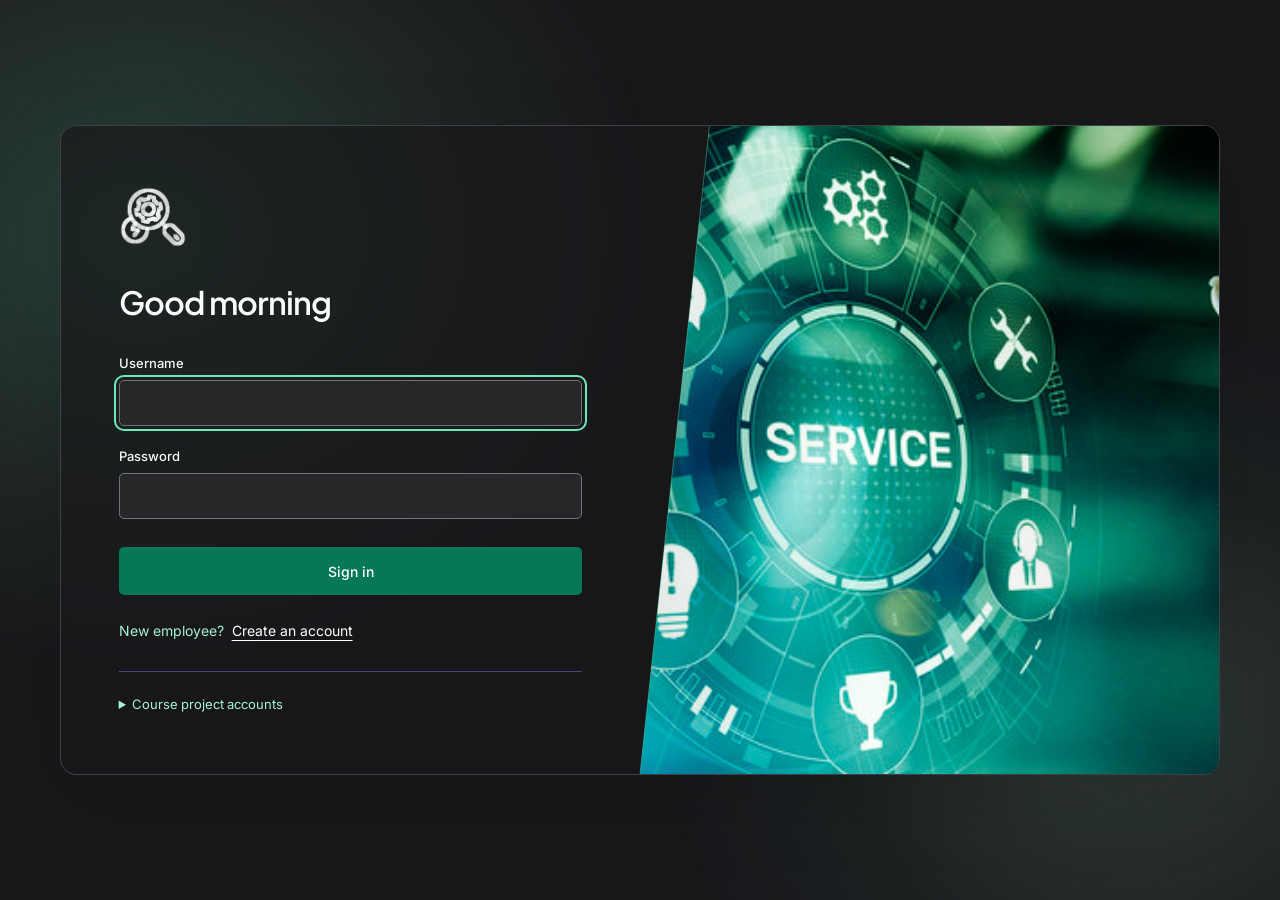
==== commit 14855deb: "Redesign sign-in with time-based greetings and service branding" ====
--- a/frontend/signin.html
+++ b/frontend/signin.html
@@ -1,4 +1,4 @@
 <!doctype html>
-<html lang="en"><head><meta charset="UTF-8"><meta name="viewport" content="width=device-width, initial-scale=1"><meta name="theme-color" content="#18181B"><title>Sign in · I-ITSM</title><link rel="preconnect" href="https://fonts.googleapis.com"><link rel="preconnect" href="https://fonts.gstatic.com" crossorigin><link href="https://fonts.googleapis.com/css2?family=Inter:wght@400;500;600&amp;family=JetBrains+Mono:wght@400;500&amp;family=Plus+Jakarta+Sans:wght@600;700&amp;display=swap" rel="stylesheet"><link rel="stylesheet" href="styles.css"><link rel="stylesheet" href="auth.css"><link rel="stylesheet" href="theme-graphite.css"><script src="api.js" defer></script><script src="auth.js" defer></script></head>
-<body class="auth-page"><main class="auth-main auth-main-signin"><a class="auth-brand" href="signin.html" aria-label="I-ITSM sign in">it<span>·</span> <strong>I-ITSM</strong></a><h1>Welcome</h1>
-<form id="signin-form" class="auth-form"><p id="auth-message" class="auth-message" role="status" hidden></p><p id="auth-error" class="auth-error" role="alert" hidden></p><label>Username<input name="username" autocomplete="username" required maxlength="40" autofocus></label><label>Password<input name="password" type="password" autocomplete="current-password" required></label><button class="auth-submit" type="submit">Sign in</button></form><p class="auth-switch">New employee? <a href="signup.html">Create an account</a></p><details class="auth-demo"><summary>Course project accounts</summary><p>Employee: employee / emp123<br>Administrator: admin / admin123<br>Network technician: tech1 / tech123<br>Hardware technician: tech2 / tech123</p></details></main></body></html>
+<html lang="en"><head><meta charset="UTF-8"><link rel="icon" type="image/png" href="assets/branding/service-logo.png"><meta name="viewport" content="width=device-width, initial-scale=1"><meta name="theme-color" content="#18181B"><title>Sign in · I-ITSM</title><link rel="preconnect" href="https://fonts.googleapis.com"><link rel="preconnect" href="https://fonts.gstatic.com" crossorigin><link href="https://fonts.googleapis.com/css2?family=Inter:wght@400;500;600&amp;family=JetBrains+Mono:wght@400;500&amp;family=Plus+Jakarta+Sans:wght@600;700&amp;display=swap" rel="stylesheet"><link rel="stylesheet" href="styles.css"><link rel="stylesheet" href="auth.css"><link rel="stylesheet" href="theme-graphite.css"><script src="api.js" defer></script><script src="auth.js" defer></script></head>
+<body class="auth-page signin-page"><svg width="0" height="0" style="position:absolute" aria-hidden="true" focusable="false"><defs><filter id="brand-ink" color-interpolation-filters="sRGB"><feColorMatrix type="matrix" values="0 0 0 0 0 0 0 0 0 0 0 0 0 0 0 -.2126 -.7152 -.0722 1 0"/><feMorphology operator="dilate" radius="0.65"/></filter></defs></svg><main class="signin-layout"><section class="auth-main auth-main-signin" aria-labelledby="signin-greeting"><a class="auth-brand" href="signin.html" aria-label="I-ITSM sign in"><img class="brand-logo" src="assets/branding/service-logo.png" alt=""></a><h1 id="signin-greeting" class="greeting-pending">Good morning</h1>
+<form id="signin-form" class="auth-form"><p id="auth-message" class="auth-message" role="status" hidden></p><p id="auth-error" class="auth-error" role="alert" hidden></p><label>Username<input name="username" autocomplete="username" required maxlength="40" autofocus></label><label>Password<input name="password" type="password" autocomplete="current-password" required></label><button class="auth-submit" type="submit">Sign in</button></form><p class="auth-switch">New employee? <a href="signup.html">Create an account</a></p><details class="auth-demo"><summary>Course project accounts</summary><p>Employee: employee / emp123<br>Administrator: admin / admin123<br>Network technician: tech1 / tech123<br>Hardware technician: tech2 / tech123</p></details></section><aside class="signin-visual" aria-label="IT service management"><img src="assets/branding/service-login.jpg" alt="IT support services shown as a digital service interface"></aside><svg class="signin-divider" viewBox="0 0 100 100" preserveAspectRatio="none" aria-hidden="true"><path d="M56 0 50 100"/></svg></main></body></html>
--- a/frontend/styles.css
+++ b/frontend/styles.css
@@ -52,3 +52,12 @@
 #incident-preview #incident-rows tr.critical-incident>td:first-child{box-shadow:inset 3px 0 #dc2626}
 .critical-warning{display:inline-flex;align-items:center;gap:5px;padding:4px 7px;border-radius:4px;background:#fee2e2;color:#991b1b;font-size:11px;font-weight:600;line-height:1.5;white-space:nowrap}
 .critical-warning svg{flex-shrink:0}
+
+/* Render the supplied artwork with transparent paper and theme-appropriate ink. */
+.brand-logo{display:block;width:42px;height:42px;object-fit:contain;flex-shrink:0;filter:url(#brand-ink)}
+.sidebar .brand-logo,.auth-page .brand-logo{filter:url(#brand-ink) invert(1)}
+.auth-brand{gap:16px;align-items:center}
+.auth-brand .brand-logo{width:56px;height:56px}
+.auth-brand strong{margin-left:0}
+.auth-main-signin .auth-brand .brand-logo{width:76px;height:76px}
+@media(max-width:600px){.auth-main-signin .auth-brand .brand-logo{width:64px;height:64px}}
--- a/frontend/auth.css
+++ b/frontend/auth.css
@@ -1,2 +1,30 @@
 .auth-page{background:#262626;color:#fff8f0;min-height:100dvh;--ink:#fff8f0;--muted:#c9c4bd;--line:rgba(255,248,240,.22)}.auth-main{width:min(440px,100%);padding:56px 28px;margin:0 auto;max-width:none}.auth-main-signup{width:min(680px,100%)}.auth-brand{display:flex;align-items:center;gap:2px;text-decoration:none;color:#fff8f0;font-size:36px;letter-spacing:-2px;font-weight:700;margin-bottom:64px;width:fit-content}.auth-brand>span{color:#acbfa4}.auth-brand strong{font:500 16px Ubuntu,system-ui,sans-serif;letter-spacing:.06em;margin-left:16px}.auth-page h1{font-family:"DM Serif Display",Georgia,serif;font-weight:400;font-size:42px;margin:0 0 16px;letter-spacing:-.02em}.auth-page .eyebrow{color:#acbfa4}.auth-intro{line-height:1.7;font-size:14px;color:#c9c4bd;margin-bottom:30px}.auth-form label{display:grid;gap:9px;font-size:14px;margin-bottom:22px;align-content:start}.auth-form input{background:#333331;color:#fff8f0;border:1px solid #7b7a75;width:100%;padding:12px 14px;min-height:46px;border-radius:5px;font:inherit}.auth-form input:focus{outline:2px solid #acbfa4;outline-offset:3px}.auth-form input:autofill{box-shadow:0 0 0 1000px #333331 inset;-webkit-text-fill-color:#fff8f0}.auth-submit{width:100%;background:#acbfa4;color:#262626;border:0;border-radius:5px;padding:14px;font-weight:500;min-height:48px;margin-top:6px}.auth-submit:hover{background:#bbccb4}.auth-submit:disabled{opacity:.6;cursor:wait}.auth-page a:focus-visible,.auth-page button:focus-visible{outline:2px solid #acbfa4;outline-offset:5px}.auth-switch{font-size:14px;color:#c9c4bd;line-height:1.7;margin-top:26px}.auth-switch a{color:#fff8f0;text-underline-offset:4px;margin-left:4px}.auth-demo{margin-top:36px;border-top:1px solid var(--line);padding-top:20px;font-size:13px;color:#c9c4bd;line-height:1.9}.auth-demo summary{cursor:pointer}.auth-error{color:#ffd0ca;font-size:14px;line-height:1.7}.auth-message{font-size:14px;color:#fff8f0;line-height:1.7;border-left:2px solid #acbfa4;padding:10px 14px;background:#30322f;margin-bottom:24px}.auth-help{font-size:12px;line-height:1.6;color:#c9c4bd}.auth-form-grid{display:grid;grid-template-columns:1fr 1fr;gap:0 22px}.auth-main-signup .auth-brand{margin-bottom:36px}@media(max-width:600px){.auth-main{padding:36px 24px}.auth-brand{margin-bottom:48px}.auth-form-grid{grid-template-columns:1fr}.auth-page h1{font-size:36px}}
 .auth-main-signin .auth-brand{margin-left:auto;margin-right:auto;font-size:52px}.auth-main-signin .auth-brand strong{font-size:25px}.auth-main-signin h1{text-align:center;margin-bottom:36px}
+
+/* Sign-in only: two feathered light sources drift independently behind the form. */
+.signin-page{position:relative;isolation:isolate;overflow-x:clip}
+.signin-page::before,.signin-page::after{content:"";position:fixed;inset:-25%;z-index:0;pointer-events:none;will-change:transform;transform-origin:center}
+.signin-page::before{background:radial-gradient(ellipse 36% 43% at 24% 34%,rgba(110,231,183,.21),rgba(134,239,172,.07) 44%,transparent 76%);animation:signin-glow-drift 31s ease-in-out -9s infinite alternate}
+.signin-page::after{background:radial-gradient(ellipse 31% 39% at 75% 70%,rgba(187,247,208,.16),rgba(110,231,183,.045) 48%,transparent 78%);animation:signin-glow-wander 43s ease-in-out -17s infinite alternate}
+.signin-page .auth-main{position:relative;z-index:1}
+@keyframes signin-glow-drift{0%{transform:translate(-6vw,3vh) scale(.96)}29%{transform:translate(9vw,-5vh) scale(1.08)}63%{transform:translate(2vw,11vh) scale(1.02)}100%{transform:translate(15vw,1vh) scale(1.12)}}
+@keyframes signin-glow-wander{0%{transform:translate(7vw,-4vh) scale(1.05)}37%{transform:translate(-10vw,6vh) scale(.95)}71%{transform:translate(-3vw,-9vh) scale(1.12)}100%{transform:translate(-14vw,-1vh) scale(1.02)}}
+@media(prefers-reduced-motion:reduce){.signin-page::before,.signin-page::after{animation:none;will-change:auto}}
+
+/* Split sign-in frame, with a diagonal image edge on desktop. */
+.signin-page{display:grid;place-items:center;padding:40px 32px}
+.signin-layout{position:relative;z-index:1;display:grid;grid-template-columns:1fr 1fr;width:min(1160px,100%);max-width:1160px;min-height:650px;padding:0;margin:auto;border:1px solid #3f3f46;border-radius:16px;overflow:hidden;background:rgba(24,24,27,.68);box-shadow:0 24px 80px #00000026}
+.signin-layout .auth-main-signin{width:100%;max-width:none;padding:42px clamp(28px,4.5vw,64px);margin:0;align-self:center}
+.signin-layout .auth-brand{margin:0 0 30px}
+.signin-layout .auth-brand .brand-logo{width:68px;height:68px}
+.signin-layout .auth-main-signin h1{text-align:left;font-size:32px;line-height:1.35;min-height:44px;margin:0 0 30px;letter-spacing:-.03em}
+.signin-layout .auth-demo{margin-top:28px}.signin-layout .auth-switch{margin-top:24px}
+.signin-visual{position:relative;min-width:0;overflow:hidden;clip-path:polygon(12% 0,100% 0,100% 100%,0 100%);background:#052e24}
+.signin-visual img{position:absolute;inset:0;width:100%;height:100%;object-fit:cover;object-position:35% center}
+.signin-visual:after{content:"";position:absolute;inset:0;background:linear-gradient(90deg,#052e241a,transparent 40%,#0000001a);pointer-events:none}
+.signin-divider{position:absolute;inset:0;width:100%;height:100%;pointer-events:none;z-index:2}
+.signin-divider path{fill:none;stroke:#6ee7b7;stroke-opacity:.38;stroke-width:1;vector-effect:non-scaling-stroke}
+.greeting-pending{visibility:hidden}.greeting-enter{animation:signin-greeting-enter 850ms cubic-bezier(.2,.75,.25,1) both}
+@keyframes signin-greeting-enter{from{opacity:0;transform:translateY(36px)}to{opacity:1;transform:translateY(0)}}
+@media(max-width:800px){.signin-page{padding:24px 18px}.signin-layout{grid-template-columns:1fr;min-height:0;max-width:560px}.signin-layout .auth-main-signin{padding:32px 28px}.signin-visual{height:240px;clip-path:none;border-top:1px solid #3f6b59}.signin-visual img{object-position:center;object-fit:cover}.signin-divider{display:none}.signin-layout .auth-main-signin h1{font-size:28px}}
+@media(prefers-reduced-motion:reduce){.greeting-enter{animation:none}}
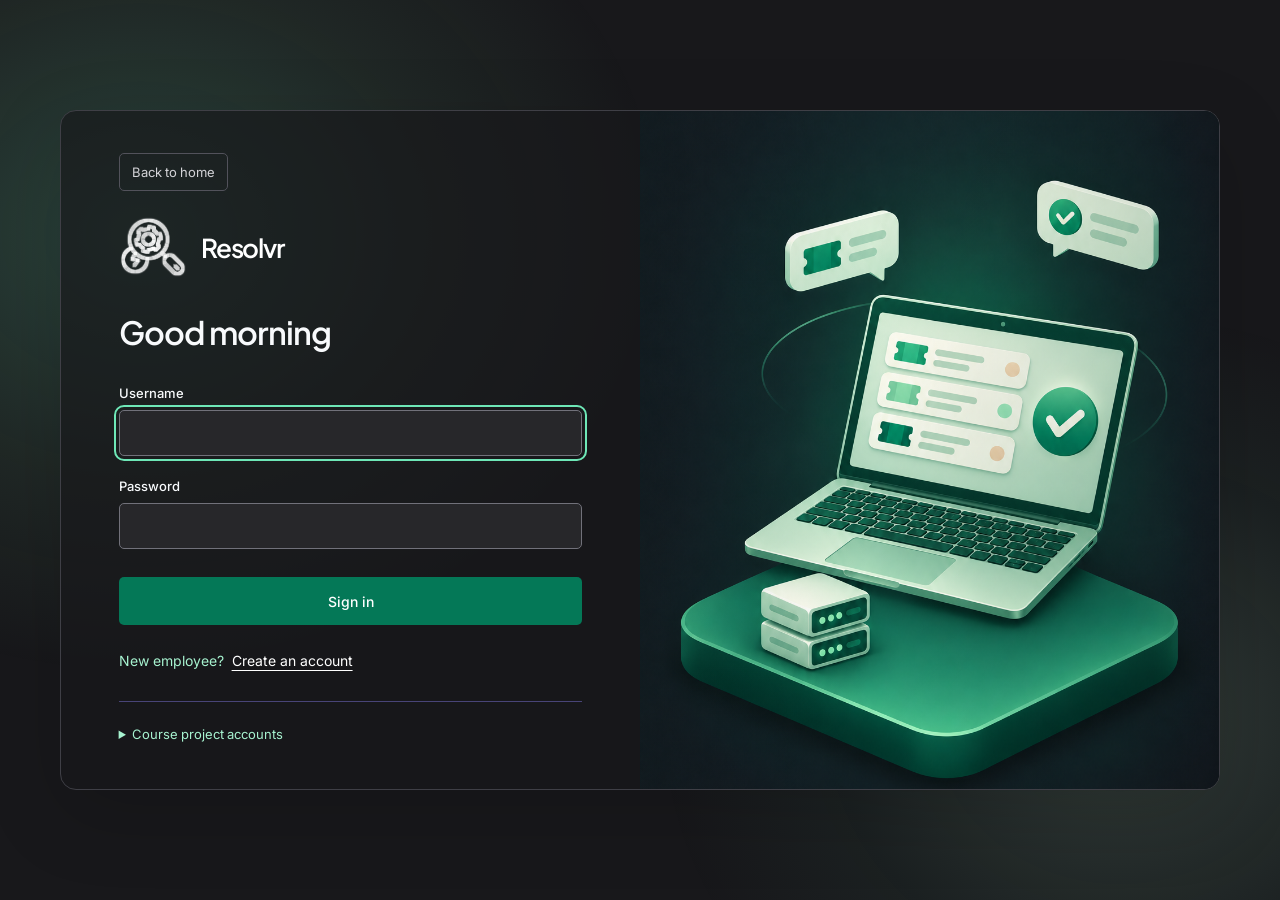
==== commit 7e3e6a81: "Add Resolvr landing page and administrator approval for registration" ====
--- a/frontend/signin.html
+++ b/frontend/signin.html
@@ -1,4 +1,4 @@
 <!doctype html>
-<html lang="en"><head><meta charset="UTF-8"><link rel="icon" type="image/png" href="assets/branding/service-logo.png"><meta name="viewport" content="width=device-width, initial-scale=1"><meta name="theme-color" content="#18181B"><title>Sign in · I-ITSM</title><link rel="preconnect" href="https://fonts.googleapis.com"><link rel="preconnect" href="https://fonts.gstatic.com" crossorigin><link href="https://fonts.googleapis.com/css2?family=Inter:wght@400;500;600&amp;family=JetBrains+Mono:wght@400;500&amp;family=Plus+Jakarta+Sans:wght@600;700&amp;display=swap" rel="stylesheet"><link rel="stylesheet" href="styles.css"><link rel="stylesheet" href="auth.css"><link rel="stylesheet" href="theme-graphite.css"><script src="api.js" defer></script><script src="auth.js" defer></script></head>
-<body class="auth-page signin-page"><svg width="0" height="0" style="position:absolute" aria-hidden="true" focusable="false"><defs><filter id="brand-ink" color-interpolation-filters="sRGB"><feColorMatrix type="matrix" values="0 0 0 0 0 0 0 0 0 0 0 0 0 0 0 -.2126 -.7152 -.0722 1 0"/><feMorphology operator="dilate" radius="0.65"/></filter></defs></svg><main class="signin-layout"><section class="auth-main auth-main-signin" aria-labelledby="signin-greeting"><a class="auth-brand" href="signin.html" aria-label="I-ITSM sign in"><img class="brand-logo" src="assets/branding/service-logo.png" alt=""></a><h1 id="signin-greeting" class="greeting-pending">Good morning</h1>
-<form id="signin-form" class="auth-form"><p id="auth-message" class="auth-message" role="status" hidden></p><p id="auth-error" class="auth-error" role="alert" hidden></p><label>Username<input name="username" autocomplete="username" required maxlength="40" autofocus></label><label>Password<input name="password" type="password" autocomplete="current-password" required></label><button class="auth-submit" type="submit">Sign in</button></form><p class="auth-switch">New employee? <a href="signup.html">Create an account</a></p><details class="auth-demo"><summary>Course project accounts</summary><p>Employee: employee / emp123<br>Administrator: admin / admin123<br>Network technician: tech1 / tech123<br>Hardware technician: tech2 / tech123</p></details></section><aside class="signin-visual" aria-label="IT service management"><img src="assets/branding/service-login.jpg" alt="IT support services shown as a digital service interface"></aside><svg class="signin-divider" viewBox="0 0 100 100" preserveAspectRatio="none" aria-hidden="true"><path d="M56 0 50 100"/></svg></main></body></html>
+<html lang="en"><head><meta charset="UTF-8"><link rel="icon" type="image/png" href="assets/branding/service-logo.png"><meta name="viewport" content="width=device-width, initial-scale=1"><meta name="theme-color" content="#18181B"><title>Sign in · Resolvr</title><link rel="preconnect" href="https://fonts.googleapis.com"><link rel="preconnect" href="https://fonts.gstatic.com" crossorigin><link href="https://fonts.googleapis.com/css2?family=Inter:wght@400;500;600&amp;family=JetBrains+Mono:wght@400;500&amp;family=Plus+Jakarta+Sans:wght@600;700&amp;display=swap" rel="stylesheet"><link rel="stylesheet" href="styles.css"><link rel="stylesheet" href="auth.css"><link rel="stylesheet" href="theme-graphite.css"><script src="api.js" defer></script><script src="auth.js" defer></script></head>
+<body class="auth-page signin-page"><svg width="0" height="0" style="position:absolute" aria-hidden="true" focusable="false"><defs><filter id="brand-ink" color-interpolation-filters="sRGB"><feColorMatrix type="matrix" values="0 0 0 0 0 0 0 0 0 0 0 0 0 0 0 -.2126 -.7152 -.0722 1 0"/><feMorphology operator="dilate" radius="0.65"/></filter></defs></svg><main class="signin-layout"><section class="auth-main auth-main-signin" aria-labelledby="signin-greeting"><a class="auth-home-link" href="landing.html">Back to home</a><a class="auth-brand" href="landing.html" aria-label="Resolvr home"><img class="brand-logo" src="assets/branding/service-logo.png" alt=""><strong>Resolvr</strong></a><h1 id="signin-greeting" class="greeting-pending">Good morning</h1>
+<form id="signin-form" class="auth-form"><p id="auth-message" class="auth-message" role="status" hidden></p><p id="auth-error" class="auth-error" role="alert" hidden></p><label>Username<input name="username" autocomplete="username" required maxlength="40" autofocus></label><label>Password<input name="password" type="password" autocomplete="current-password" required></label><button class="auth-submit" type="submit">Sign in</button></form><p class="auth-switch">New employee? <a href="signup.html">Create an account</a></p><details class="auth-demo"><summary>Course project accounts</summary><p>Employee: employee / emp123<br>Network technician: tech1 / tech123<br>Hardware technician: tech2 / tech123</p></details></section><aside class="signin-visual" aria-label="IT service management"><img src="assets/branding/signin-laptop.png" alt="Emerald laptop illustration with incident tickets and server modules"></aside></main></body></html>
--- a/frontend/auth.css
+++ b/frontend/auth.css
@@ -19,12 +19,14 @@
 .signin-layout .auth-brand .brand-logo{width:68px;height:68px}
 .signin-layout .auth-main-signin h1{text-align:left;font-size:32px;line-height:1.35;min-height:44px;margin:0 0 30px;letter-spacing:-.03em}
 .signin-layout .auth-demo{margin-top:28px}.signin-layout .auth-switch{margin-top:24px}
-.signin-visual{position:relative;min-width:0;overflow:hidden;clip-path:polygon(12% 0,100% 0,100% 100%,0 100%);background:#052e24}
-.signin-visual img{position:absolute;inset:0;width:100%;height:100%;object-fit:cover;object-position:35% center}
+.signin-visual{position:relative;min-width:0;overflow:hidden;background:#101c20}
+.signin-visual img{position:absolute;inset:0;width:100%;height:100%;object-fit:cover;object-position:center 62%}
 .signin-visual:after{content:"";position:absolute;inset:0;background:linear-gradient(90deg,#052e241a,transparent 40%,#0000001a);pointer-events:none}
-.signin-divider{position:absolute;inset:0;width:100%;height:100%;pointer-events:none;z-index:2}
-.signin-divider path{fill:none;stroke:#6ee7b7;stroke-opacity:.38;stroke-width:1;vector-effect:non-scaling-stroke}
 .greeting-pending{visibility:hidden}.greeting-enter{animation:signin-greeting-enter 850ms cubic-bezier(.2,.75,.25,1) both}
 @keyframes signin-greeting-enter{from{opacity:0;transform:translateY(36px)}to{opacity:1;transform:translateY(0)}}
-@media(max-width:800px){.signin-page{padding:24px 18px}.signin-layout{grid-template-columns:1fr;min-height:0;max-width:560px}.signin-layout .auth-main-signin{padding:32px 28px}.signin-visual{height:240px;clip-path:none;border-top:1px solid #3f6b59}.signin-visual img{object-position:center;object-fit:cover}.signin-divider{display:none}.signin-layout .auth-main-signin h1{font-size:28px}}
+@media(max-width:800px){.signin-page{padding:24px 18px}.signin-layout{grid-template-columns:1fr;min-height:0;max-width:560px}.signin-layout .auth-main-signin{padding:32px 28px}.signin-visual{height:auto;aspect-ratio:4/5;border-top:1px solid #3f6b59}.signin-visual img{object-position:center 62%;object-fit:cover}.signin-layout .auth-main-signin h1{font-size:28px}}
 @media(prefers-reduced-motion:reduce){.greeting-enter{animation:none}}
+
+.signin-layout .auth-home-link{display:inline-flex;align-items:center;justify-content:center;min-height:38px;padding:7px 12px;margin:0 0 22px;border:1px solid #52525b;border-radius:5px;color:#d4d4d8;font-size:13px;text-decoration:none}.signin-layout .auth-home-link:hover{background:#27272a;color:#ffffff}.signin-layout .auth-home-link:focus-visible{outline:2px solid #6ee7b7;outline-offset:4px}
+
+.auth-page .auth-brand{gap:14px}.auth-page .auth-brand strong{font-family:"Plus Jakarta Sans",Inter,sans-serif;font-size:26px;font-weight:600;letter-spacing:-.04em;line-height:1.2;color:#ffffff;margin-left:0}
